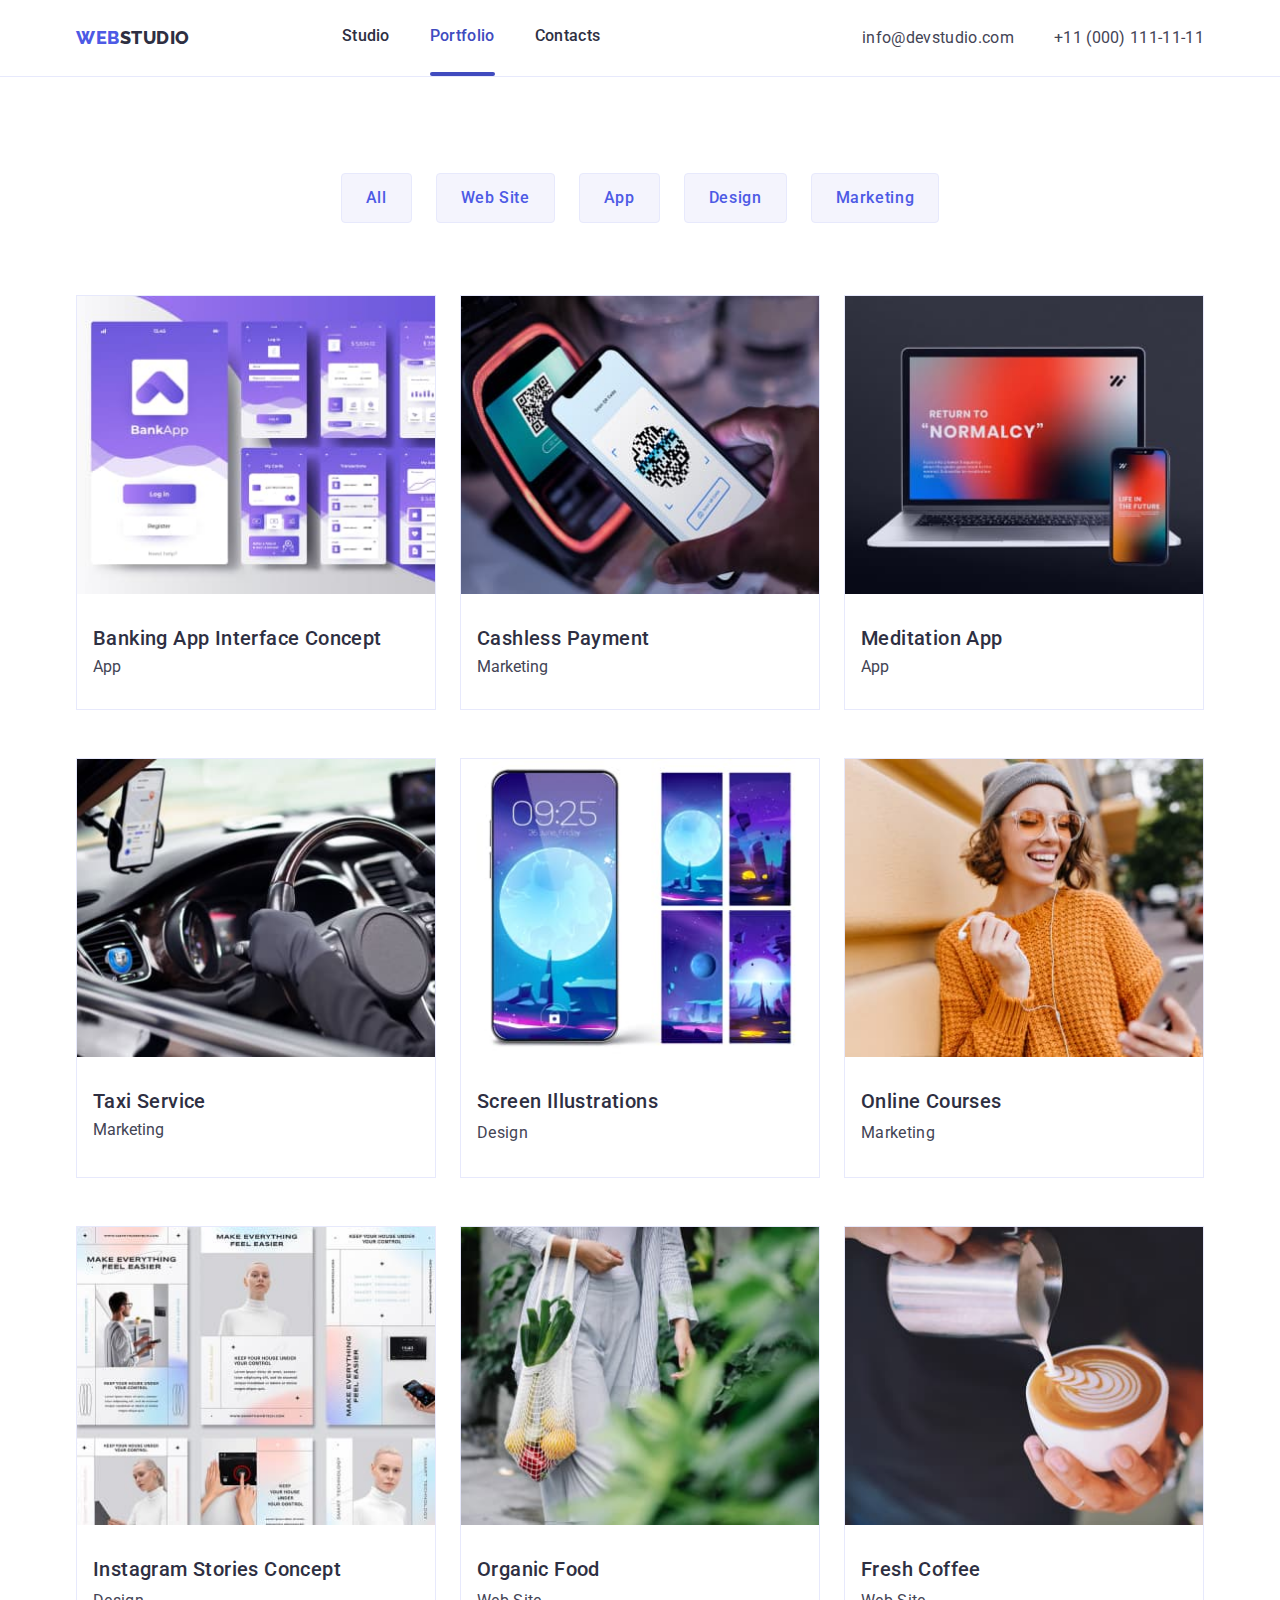
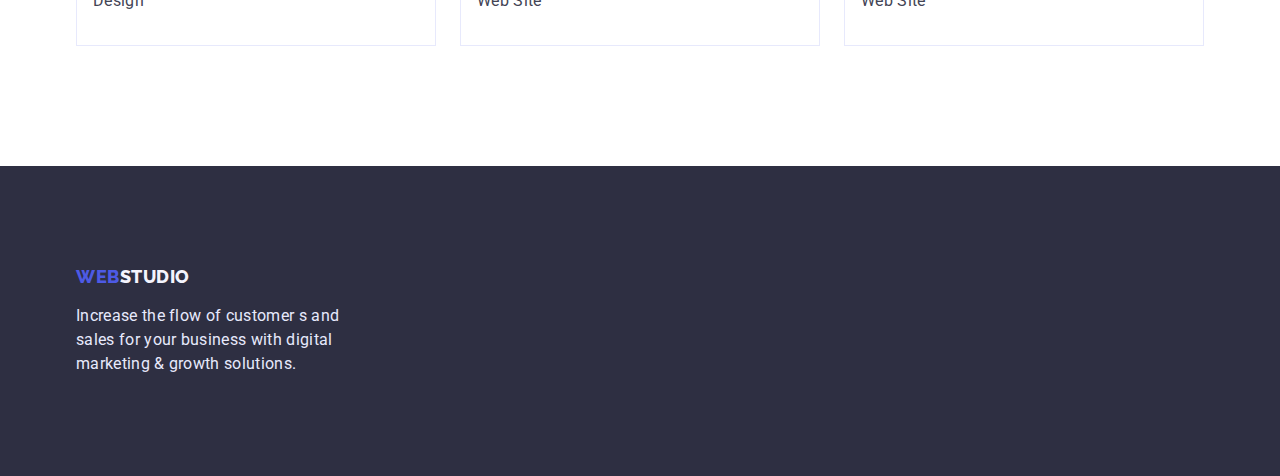
==== portfolio.html @ 516468d4 "Initial commit" ====
<!DOCTYPE html>
<html lang="en">
  <head>
    <meta charset="UTF-8" />
    <meta http-equiv="X-UA-Compatible" content="IE=edge" />
    <meta name="viewport" content="width=device-width, initial-scale=1.0" />
    <title>Portfolio</title>

    <link rel="preconnect" href="https://fonts.googleapis.com" />
    <link rel="preconnect" href="https://fonts.gstatic.com" crossorigin />
    <link
      href="https://fonts.googleapis.com/css2?family=Raleway:wght@800&family=Roboto:wght@400;500;700&display=swap"
      rel="stylesheet"
    />
    <!-- нормалізатор -->
    <link
      rel="stylesheet"
      href="https://cdnjs.cloudflare.com/ajax/libs/modern-normalize/1.1.0/modern-normalize.css"
      integrity="sha512-Y0MM+V6ymRKN2zStTqzQ227DWhhp4Mzdo6gnlRnuaNCbc+YN/ZH0sBCLTM4M0oSy9c9VKiCvd4Jk44aCLrNS5Q=="
      crossorigin="anonymous"
      referrerpolicy="no-referrer"
    />
    <link rel="stylesheet" href="./css/styles.css" />
  </head>
  <body>
    <header class="header">
      <div class="container header-container">
        <!--LOGO and navigation-->
        <nav class="nav">
          <a class="logo link" href="./index.html">
            <span class="logo-blue">Web</span>Studio</a
          >
          <!-- nav menu   -->
          <ul class="nav-menu list">
            <li class="nav-menu-item ">
              <a class="nav-link link " href="./index.html"
                >Studio</a
              >
            </li>

            <li class="nav-menu-item  current">
              <a class="nav-link link  current-link" href="./portfolio.html">Portfolio</a>
            </li>
            <li class="nav-menu-item">
              <a class="nav-link link" href=" ">Contacts</a>
            </li>
          </ul>
        </nav>
        <!--Contacts  email & phone-->
        <address>
          <ul class="address list">
            <li>
              <a class="address-link link" href="mailto:info@devstudio.com"
                >info@devstudio.com</a
              >
            </li>
            <li>
              <a class="address-link link" href="tel:+110001111111"
                >+11 (000) 111-11-11</a
              >
            </li>
          </ul>
        </address>
      </div>
    </header>
    <main>
      <section class="portfolio section">
        <div class="container">
          <h1 class="visually-hidden">Portfolio</h1>
          <ul class="filter list">
            <li class="filter-item">
              <button class="filter-button" type="button">All</button>
            </li>
            <li class="filter-item">
              <button class="filter-button" type="button">Web Site</button>
            </li>
            <li class="filter-item">
              <button class="filter-button" type="button">App</button>
            </li>
            <li class="filter-item">
              <button class="filter-button" type="button">Design</button>
            </li>
            <li class="filter-item">
              <button class="filter-button" type="button">Marketing</button>
            </li>
          </ul>

          <ul class="portfolio-list list">
            <li class="portfolio-item">
              <img
                src="./images/portfolio-gallery/banking-app-interface-concept.jpg"
                alt="banking-app-interface-concept"
                width="360"
                height="300"
              />
              <div class="portfolio-list-text" ><h2 class="section-subtitle">Banking App Interface Concept</h2>
              <p class="portfolio-text">App</p></div>
            </li>
            <li class="portfolio-item">
              <img
                src="./images/portfolio-gallery/cashless-payment.jpg"
                alt="cashless-payment"
                width="360"
                height="300"
              />
              <div class="portfolio-list-text"><h2 class="section-subtitle">Cashless Payment</h2>
              <p class="portfolio-text">Marketing</p></div>
            </li>
            <li class="portfolio-item">
              <img
                src="./images/portfolio-gallery/meditation-app.jpg"
                alt="meditation-app"
                width="360"
                height="300"
              />
              <div class="portfolio-list-text" ><h2 class="section-subtitle">Meditation App</h2>
              <p class="portfolio-text">App</p></div>
            </li>
            <li class="portfolio-item">
              <img
                src="./images/portfolio-gallery/taxi-service.jpg"
                alt="taxi-service"
                width="360"
                height="300"
              />
             <div class="portfolio-list-text">  <h2 class="section-subtitle">Taxi Service</h2>
              <p class="portfolio-text">Marketing</p></div>
            </li>
            <li class="portfolio-item">
              <img
                src="./images/portfolio-gallery/screen-illustrations.jpg"
                alt="screen-illustrations"
                width="360"
                height="300"
              />
              <div class="portfolio-list-text"> <h2 class="section-subtitle">Screen Illustrations</h2>
              <p class="section-text">Design</p></div>
            </li>
            <li class="portfolio-item">
              <img
                src="./images/portfolio-gallery/online-courses.jpg"
                alt="online-courses"
                width="360"
                height="300"
              />
              <div class="portfolio-list-text" > <h2 class="section-subtitle">Online Courses</h2>
              <p class="section-text">Marketing</p></div>
            </li>
            <li class="portfolio-item">
              <img
                src="./images/portfolio-gallery/instagram-stories-concept.jpg"
                alt="instagram-stories-concept"
                width="360"
                height="300"
              />
              <div class="portfolio-list-text" ><h2 class="section-subtitle">Instagram Stories Concept</h2>
              <p class="section-text">Design</p></div>
            </li>
            <li class="portfolio-item">
              <img
                src="./images/portfolio-gallery/organic-food.jpg"
                alt="organic-food"
                width="360"
                height="300"
              />
              <div class="portfolio-list-text" ><h2 class="section-subtitle">Organic Food</h2>
              <p class="section-text">Web Site</p></div>
            </li>
            <li class="portfolio-item">
              <img
                src="./images/portfolio-gallery/fresh-coffee.jpg"
                alt="fresh-coffee"
                width="360"
                height="300"
              />
              <div class="portfolio-list-text"  > <h2 class="section-subtitle">Fresh Coffee</h2>
              <p class="section-text">Web Site</p>
            </li>
          </ul>
        </div>
      </section>
    </main>
    <footer class="footer">
      <div class="container">
        <a class="footer-logo link" href="./index.html">
          <span class="logo-blue">Web</span>Studio</a
        >
        <p class="footer-text">
          Increase the flow of customer s and sales for your business with
          digital marketing & growth solutions.
        </p>
      </div>
    </footer>
  </body>
</html>
---- css/styles.css ----
/* Для зберігання палітри кольорів макета (текст, фон, виділення) використовуємо CSS-змінні.  */
:root {
  --t-color-primery: #2e2f42;
  --t-color-secondary: #434455;
  --t-color-portfolio-title: #ffffff;
  --footer-logo-text-color: #f4f4fd;
  --footer-text-color: #e7e9fc;
  --hero-title-color: #ffffff; /*headers background color & main section color Portfolio*/
  --logo-blue-color: #4d5ae5;

  /*backgrounds colors*/

  --background-hero-footer: #2e2f42;
  --background-primery: #ffffff; /*background 
  main section*/
  --background-secondary: #f4f4fd; /* background ourt team section , filters button background*/
  --btn-color-primery: #4d5ae5;
  --btn-color-secondary: #404bbf;
}

h1,
h2,
h3,
h4,
p {
  margin-top: 0;
  margin-bottom: 0;
}

ul,
ol {
  margin-top: 0;
  margin-bottom: 0;
  padding-left: 0;
}

img {
  display: block;
  max-width: 100%;
  height: auto;
}

button {
  cursor: pointer;
}

body {
  color: var(--t-color-secondary);
  background-color: var(--background-primery);
  font-family: 'Roboto', sans-serif;
  font-size: 16px;
}

.container {
  width: 1158px;
  margin-left: auto;
  margin-right: auto;
  padding-right: 15px;
  padding-left: 15px;

  /*outline: 1px solid violet;*/
}

/*hidden titel section solution*/
.visually-hidden {
  position: absolute;
  width: 1px;
  height: 1px;
  margin: -1px;
  border: 0;
  padding: 0;

  white-space: nowrap;
  clip-path: inset(100%);
  clip: rect(0 0 0 0);
  overflow: hidden;
}
/*sections*/

.section {
  padding: 120px 0;
}
.section-title {
  color: var(--t-color-primery);
  font-size: 36px;
  line-height: 1.11;
  letter-spacing: 0.02em;
  text-align: center;
  text-transform: capitalize;

  margin-bottom: 72px;
}

.section-subtitle {
  color: var(--t-color-primery);
  font-weight: 500;
  font-size: 20px;
  line-height: 1.2;
  letter-spacing: 0.02em;

  margin-bottom: 8px;
}

.section-text {
  line-height: 1.5;
  letter-spacing: 0.02em;
  color: var(--t-color-secondary);
}
/*heder* section*/
.header-container {
  display: flex;
  align-items: center;
}

.header {
  background-color: var(--background-primery);
  border-bottom: 1px solid var(--footer-text-color);
}

/*navigation*/
.logo {
  font-family: 'Raleway', sans-serif;
  font-weight: 800;
  font-size: 18px;
  line-height: 1.33;
  letter-spacing: 0.03em;
  text-transform: uppercase;
  color: var(--t-color-primery);
  margin-right: 76px;
}

.logo-blue {
  color: var(--logo-blue-color);
}

.nav {
  align-items: center;
  display: flex;
  margin-right: auto;
  gap: 76px;
}

.nav-menu {
  display: flex;
  gap: 40px;
}

.nav-link {
  font-weight: 500;
  line-height: 1.5;
  letter-spacing: 0.02em;
  color: var(--t-color-primery);
  display: block;
  padding-top: 24px;
  padding-bottom: 24px;
}

.nav-link:hover,
.nav-link:focus {
  color: var(--btn-color-secondary);
}

.current-link {
  color: var(--btn-color-secondary);
}

.current::after {
  content: '';
  bottom: -1px;
  display: block;
  width: 100%;
  height: 4px;
  border-radius: 2px;
  background-color: var(--btn-color-secondary);
}
/*address*/
.address {
  display: flex;
  gap: 40px;
}

.list {
  list-style: none;
}

.link {
  text-decoration: none;
}

.address-link {
  line-height: 1.5;
  letter-spacing: 0.02em;
  color: var(--t-color-secondary);
  font-style: normal;

  display: block;
  padding-top: 24px;
  padding-bottom: 24px;
}

.address-link:hover,
.address-link:focus {
  color: var(--btn-color-secondary);
}

/*HERO section*/

.hero {
  text-align: center;
  background-color: var(--background-hero-footer);
  padding: 188px 0;
}

.hero-title {
  font-size: 56px;
  line-height: 1.07;
  color: var(--hero-title-color);
  letter-spacing: 0.02em;
  width: 500px;
  margin-left: auto;
  margin-right: auto;
  margin-bottom: 48px;
}

.hero-button {
  padding: 16px 32px;
  text-align: center;
  cursor: pointer;
  border-color: transparent;
  letter-spacing: 0.04em;
  font-family: inherit;
  font-weight: 500;
  font-size: 16px;
  line-height: 1.5;
  color: var(--hero-title-color);
  background-color: var(--btn-color-primery);
  box-shadow: 0px 4px 4px rgba(0, 0, 0, 0.15);
  border-radius: 4px;
}

.hero-button:hover,
.hero-button:focus {
  background-color: var(--btn-color-secondary);
}

/*SOLUTIONS*/
.solutions {
  padding-bottom: 0;
}
.solution-list {
  display: flex;
  gap: 24px;
}

.solution-item {
  flex-basis: calc((100% - 72px) / 4);
}

/*what are we doing*/

.galeria-list {
  display: flex;
  gap: 24px;
}

.galeria-item {
  border: border 1px solid var(--footer-text-color);
  flex-basis: calc((100% - 48px) / 3);
}

/*team*/

.team {
  background-color: var(--background-secondary);
}

.team-list {
  display: flex;
  flex-wrap: wrap;
  gap: 24px;
}

.team-member {
  flex-basis: calc((100% - 72px) / 4);
  background-color: var(--background-primery);
  text-align: center;
}
.team-members-name {
  padding: 32px 0;
}
/*footer*/

.footer {
  background-color: var(--background-hero-footer);
  padding-top: 100px;
  padding-bottom: 100px;
}

.footer-logo {
  font-family: 'Raleway', sans-serif;
  font-weight: 800;
  font-size: 18px;
  line-height: 1.17;
   letter-spacing: 0.03em;
   text-transform: uppercase;
  color: var(--footer-logo-text-color);
}

.footer-text {
  line-height: 1.5;
  letter-spacing: 0.02em;
  color: var(--footer-text-color);

  margin-top: 16px;
  width: 264px;
}

/* portfolio*/

.portfolio {
  background-color: var(--background-primery);
  padding-top: 96px;
}

.filter {
  display: flex;
  justify-content: center;
  margin-bottom: 72px;
  flex-wrap: wrap;
  gap: 24px;
}

.portfolio-list {
  display: flex;
  flex-wrap: wrap;
  row-gap: 48px;
  column-gap: 24px;
}

.portfolio-item {
  border: 1px solid var(--footer-text-color);
  flex-basis: calc((100% - 48px) / 3);
}

.filter-button {
  color: var(--btn-color-primery);
  background-color: var(--background-secondary);
  /* button text */
  font-family: 'Roboto';
  font-style: normal;
  font-weight: 500;
  font-size: 16px;
  line-height: 1.5;
  /* identical to box height, or 150% */
  display: flex;
  align-items: center;
  text-align: center;
  letter-spacing: 0.04em;
  border: 1px solid var(--footer-text-color);
  border-radius: 4px;

  padding: 12px 24px;
}

.filter-button:hover,
.filter-button:focus {
  color: var(--hero-title-color);
  background-color: var(--btn-color-secondary);
  box-shadow: 0px 3px 1px rgba(0, 0, 0, 0.1), 0px 2px 1px rgba(0, 0, 0, 0.08),
    0px 2px 2px rgba(0, 0, 0, 0.12);
  border-radius: 4px;
}

.portfolio-list-text {
  padding: 32px 0 32px 16px;
}
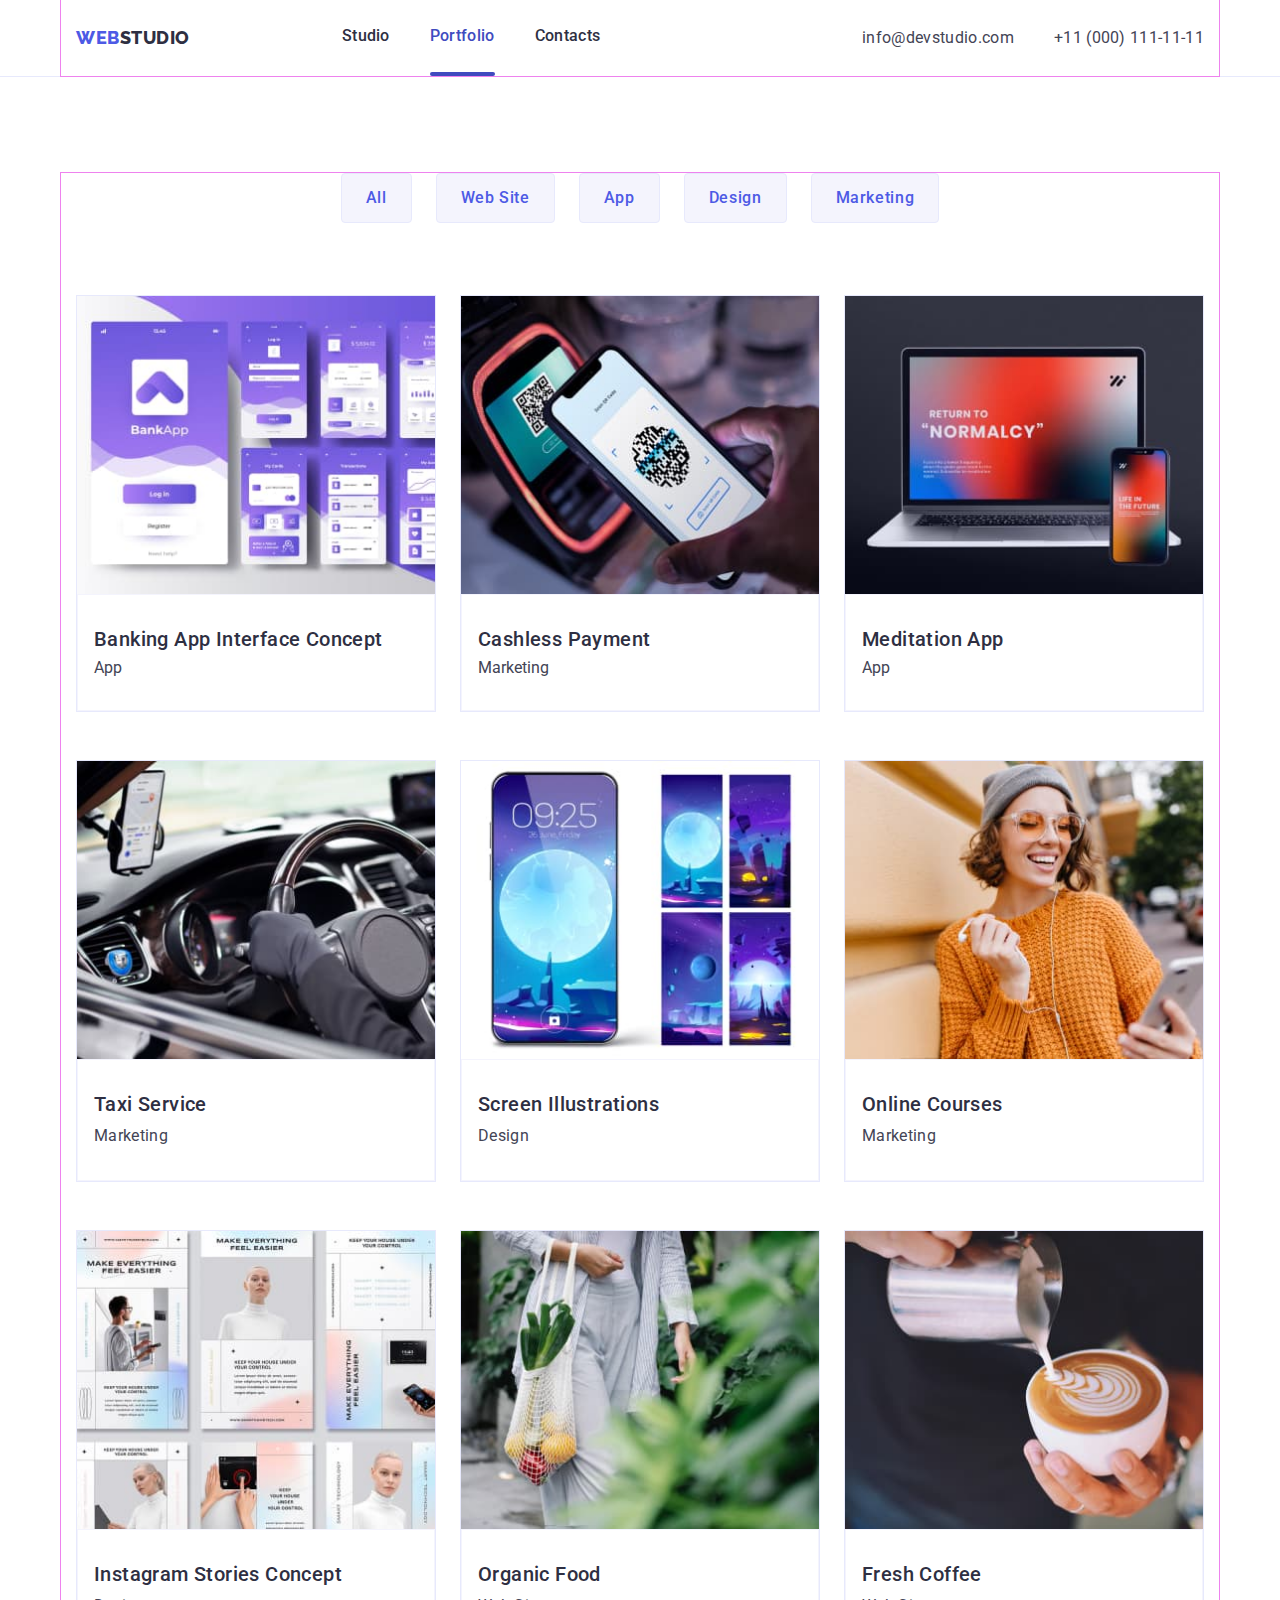
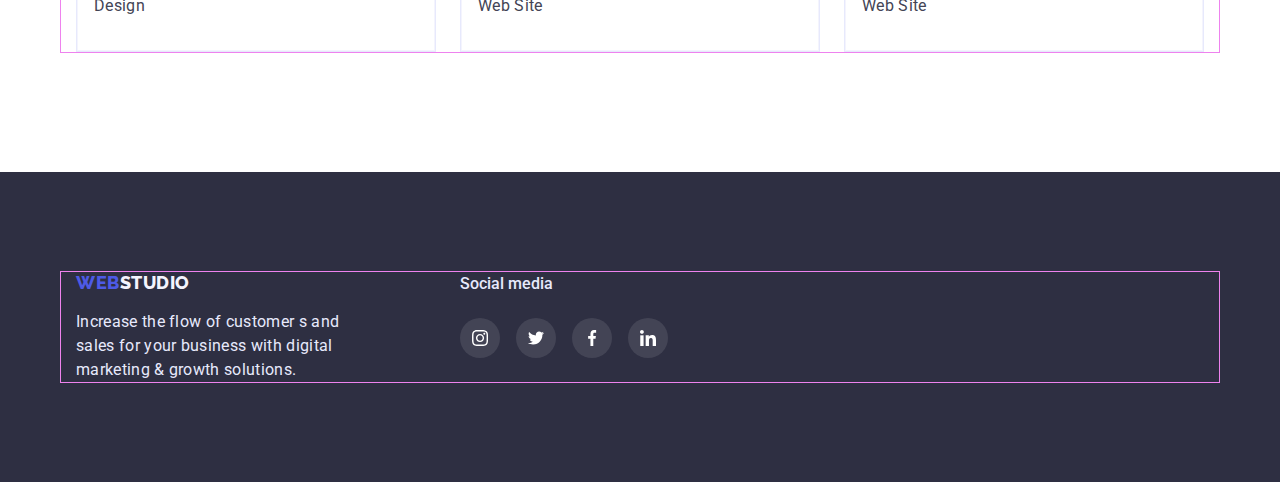
==== commit 7f1f2bdc: "finished 4hw" ====
--- a/portfolio.html
+++ b/portfolio.html
@@ -93,7 +93,7 @@
                 width="360"
                 height="300"
               />
-              <div class="portfolio-list-text" ><h2 class="section-subtitle">Banking App Interface Concept</h2>
+              <div class="portfolio-list-text " ><h2 class="section-subtitle">Banking App Interface Concept</h2>
               <p class="portfolio-text">App</p></div>
             </li>
             <li class="portfolio-item">
@@ -114,7 +114,8 @@
                 height="300"
               />
               <div class="portfolio-list-text" ><h2 class="section-subtitle">Meditation App</h2>
-              <p class="portfolio-text">App</p></div>
+              <p class="portfolio-text">App</p>
+            </div>
             </li>
             <li class="portfolio-item">
               <img
@@ -123,9 +124,10 @@
                 width="360"
                 height="300"
               />
-             <div class="portfolio-list-text">  <h2 class="section-subtitle">Taxi Service</h2>
-              <p class="portfolio-text">Marketing</p></div>
-            </li>
+              <div class="portfolio-list-text"> <h2 class="section-subtitle">Taxi Service</h2>
+              <p class="section-text">Marketing</p></div>
+            </li>
+           
             <li class="portfolio-item">
               <img
                 src="./images/portfolio-gallery/screen-illustrations.jpg"
@@ -181,15 +183,47 @@
       </section>
     </main>
     <footer class="footer">
-      <div class="container">
-        <a class="footer-logo link" href="./index.html">
-          <span class="logo-blue">Web</span>Studio</a
-        >
-        <p class="footer-text">
-          Increase the flow of customer s and sales for your business with
-          digital marketing & growth solutions.
-        </p>
-      </div>
-    </footer>
+      <div class="container footer-container">
+       <div><a class="footer-logo link" href="./index.html">
+         <span class="logo-blue">Web</span>Studio</a>
+       <p class="footer-text">
+         Increase the flow of customer s and sales for your business with
+         digital marketing & growth solutions.
+       </p></div>
+    
+      <div class="social"><p class="media-text">Social media</p>
+       <ul class="social-list  black list ">
+         <li class="social-item black">
+           <a  class="social-link"  href="">
+             <svg class="social-icon black">
+               <use  href="./images/icon-defs.svg#icon-instagram"></use>
+             </svg>
+           </a>
+         </li>
+         <li class="social-item black">
+           <a class="social-link"  href="">
+             <svg class="social-icon black">
+               <use href="./images/icon-defs.svg#icon-twitter"></use>
+             </svg>
+           </a>
+         </li>
+         <li class="social-item black">
+           <a class="social-link"  href="">
+             <svg class="social-icon black">
+               <use href="./images/icon-defs.svg#icon-facebook"></use>
+             </svg>
+           </a>
+         </li>
+         <li class="social-item black">
+           <a  class="social-link" href="">
+             <svg class="social-icon black">
+               <use href="./images/icon-defs.svg#icon-linkedin"></use>
+             </svg>
+           </a>
+         </li> 
+       </ul></div> 
+  
+       </div>
+     </footer>
   </body>
 </html>
--- a/css/styles.css
+++ b/css/styles.css
@@ -7,9 +7,12 @@
   --footer-text-color: #e7e9fc;
   --hero-title-color: #ffffff; /*headers background color & main section color Portfolio*/
   --logo-blue-color: #4d5ae5;
+  --social-icon-color: #e7e9fc;
+  --fill-color-customer : #8E8F99;
 
   /*backgrounds colors*/
-
+  --bckground-socialblack-icon:rgba(255, 255, 255, 0.1);
+  --background-socialblack-icon-hover: #31D0AA;
   --background-hero-footer: #2e2f42;
   --background-primery: #ffffff; /*background 
   main section*/
@@ -58,8 +61,10 @@
   padding-right: 15px;
   padding-left: 15px;
 
-  /*outline: 1px solid violet;*/
-}
+  outline: 1px solid violet;
+}
+
+
 
 /*hidden titel section solution*/
 .visually-hidden {
@@ -205,10 +210,17 @@
 
 /*HERO section*/
 
+
 .hero {
+  
   text-align: center;
+  padding: 188px 0;
   background-color: var(--background-hero-footer);
-  padding: 188px 0;
+  background-image: linear-gradient(rgba( 46, 47, 66, 0.7),rgba(46, 47, 66, 0.7)),  url('../images/hero/people-office.jpg' );
+background-size:1440px 600px , 1440px 600px;
+background-repeat: no-repeat;
+background-position: center;
+
 }
 
 .hero-title {
@@ -256,6 +268,39 @@
   flex-basis: calc((100% - 72px) / 4);
 }
 
+
+.solution-item::before {
+  display: block;
+  content:'';
+  height: 112px ;
+  outline: 1px solid var(--background-secondary);
+  margin-bottom: 8px;
+  
+}
+
+.solution-item.icon-antenna::before
+{
+  background-image: url("../images/solution-icons/icon-antenna.svg"); 
+}
+
+.solution-item.icon-clock::before
+{
+  background-image: url("../images/solution-icons/icon-clock.svg"); 
+}
+
+.solution-item.icon-diagram::before
+{
+  background-image: url("../images/solution-icons/Icon-diagram.svg"); 
+}
+
+
+.solution-item.icon-astronaut::before
+{
+  background-image: url("../images/solution-icons/icon-astronaut.svg"); 
+}
+
+
+
 /*what are we doing*/
 
 .galeria-list {
@@ -282,26 +327,129 @@
 
 .team-member {
   flex-basis: calc((100% - 72px) / 4);
-  background-color: var(--background-primery);
   text-align: center;
-}
+  background-color:var(--background-primery);
+  box-shadow: 0px 1px 6px rgba(46, 47, 66, 0.08), 0px 1px 1px rgba(46, 47, 66, 0.16), 0px 2px 1px rgba(46, 47, 66, 0.08);
+border-radius: 0px 0px 4px 4px;
+}
+
 .team-members-name {
   padding: 32px 0;
 }
+
+
+/*socials-links*/
+
+.social-list {
+display: flex ;
+gap: 24px;
+justify-content: center;
+margin-top: 22px;
+
+
+}
+
+.social-item {
+  width: 40px;
+  height: 40px;
+background-color: var(--btn-color-primery); 
+border-radius: 50%; 
+
+}
+
+.social-item:hover,
+.social-item:focus {
+  
+background-color: var(--btn-color-secondary); 
+
+}
+ 
+.social-link {
+display: flex;
+justify-content:center;
+align-items:center;
+width: 100%;
+height: 100%;
+}
+
+.social-icon {
+  width: 16px;
+  height: 16px;
+fill: var(--social-icon-color);
+ 
+}
+
+/*customers*/
+
+
+.customer {
+  display: flex ;
+justify-content: center;
+align-items: center;
+gap: 19px;
+flex-wrap: wrap;
+}
+.customer-item { 
+  border-radius: 4%; 
+border: 1px solid var(--fill-color-customer);
+
+flex-basis: calc((100% - 5*19px) / 6);
+
+ }
+
+.customer-item:hover,
+.customer-item:focus
+{
+  border-color:var(--btn-color-secondary) ;
+}
+
+.customer-link {
+  display:  flex;
+  justify-content:center;
+  align-items:center;
+  width: 168px;
+  height: 88px;
+
+  
+}
+
+.customer-icon {
+  width: 104px;
+  height: 56px;
+  border-radius: 4px;  
+  fill: var(--fill-color-customer);
+  
+}
+
+.customer-icon:hover,
+.customer-icon:focus
+ {
+  fill:var(--btn-color-secondary);
+  border-radius: 4px;  
+  background-color:var(--background-primery)
+}
+
+
 /*footer*/
 
 .footer {
+
   background-color: var(--background-hero-footer);
   padding-top: 100px;
   padding-bottom: 100px;
 }
 
+ .footer-container {
+display: flex;
+gap: 120px;
+
+ }
 .footer-logo {
   font-family: 'Raleway', sans-serif;
   font-weight: 800;
   font-size: 18px;
   line-height: 1.17;
-   letter-spacing: 0.03em;
+   letter-spacing: 0.03em;  
    text-transform: uppercase;
   color: var(--footer-logo-text-color);
 }
@@ -314,6 +462,37 @@
   margin-top: 16px;
   width: 264px;
 }
+
+/*social-media-black-icon*/
+.media-text { 
+  font-weight: 500;
+  line-height: 1.5;
+  color: var(--footer-text-color);
+  margin-bottom: 16px;
+ 
+}
+
+.social-list.black{
+gap: 16px;
+}
+
+.social-item.black {
+background-color: var(--bckground-socialblack-icon); 
+}
+
+
+.social-item.black:hover,
+.social-item.black:focus {
+background-color: var(--background-socialblack-icon-hover); 
+}
+
+.social-icon.black {
+  width: 16px;
+  height: 16px;
+fill: var(--background-primery);
+
+}
+
 
 /* portfolio*/
 
@@ -340,6 +519,12 @@
 .portfolio-item {
   border: 1px solid var(--footer-text-color);
   flex-basis: calc((100% - 48px) / 3);
+}
+
+.portfolio-item:hover,
+.portfolio-item:focus
+{
+  box-shadow: 0px 1px 6px rgba(46, 47, 66, 0.08), 0px 1px 1px rgba(46, 47, 66, 0.16), 0px 2px 1px rgba(46, 47, 66, 0.08);
 }
 
 .filter-button {
@@ -373,4 +558,7 @@
 
 .portfolio-list-text {
   padding: 32px 0 32px 16px;
-}
+ 
+border: 1px solid #F4F4FD;
+
+}
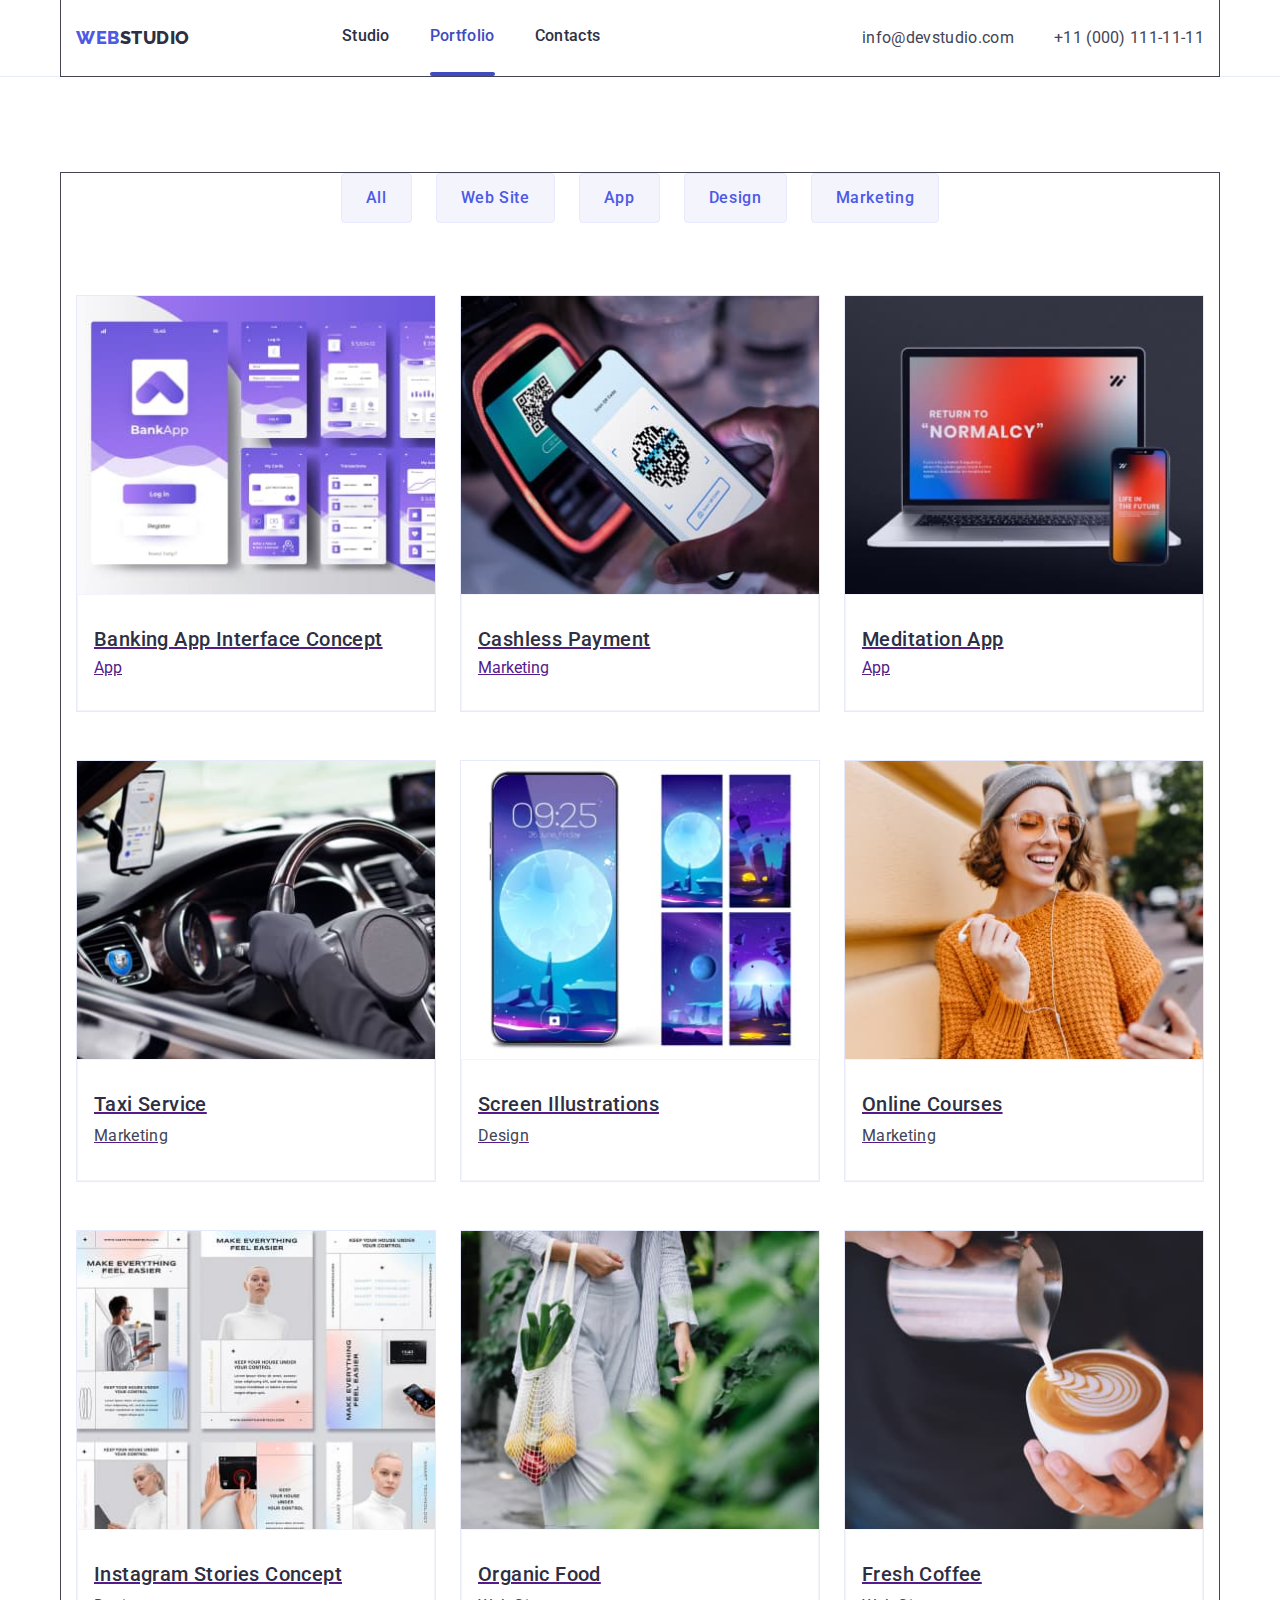
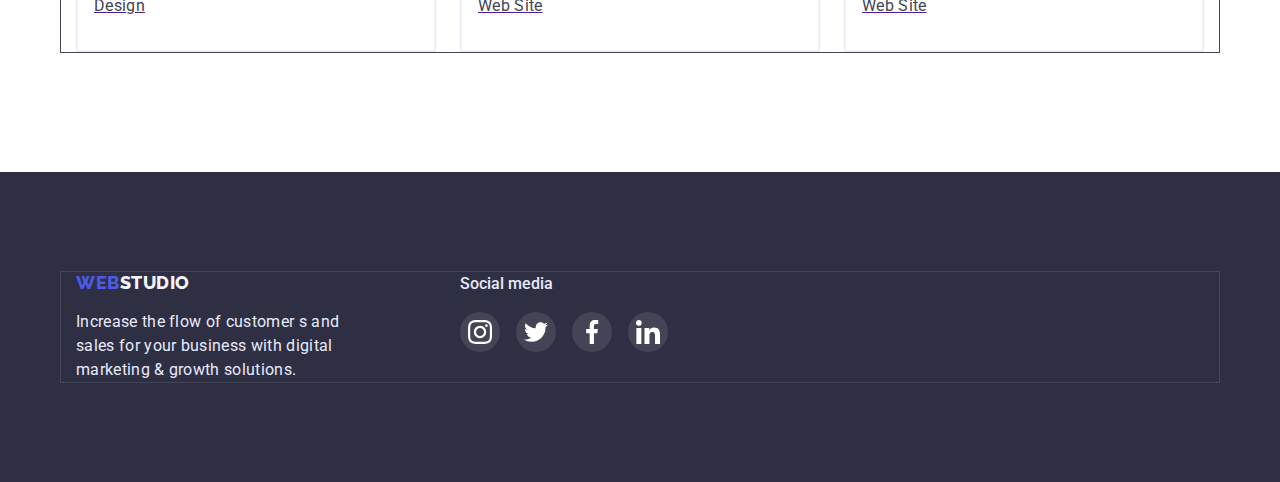
==== commit 037f2d18: "finalized HW4_1" ====
--- a/portfolio.html
+++ b/portfolio.html
@@ -64,6 +64,7 @@
       </div>
     </header>
     <main>
+       <!--The portfolio section-->
       <section class="portfolio section">
         <div class="container">
           <h1 class="visually-hidden">Portfolio</h1>
@@ -86,28 +87,34 @@
           </ul>
 
           <ul class="portfolio-list list">
-            <li class="portfolio-item">
-              <img
+            <li class="portfolio-item"> 
+              <a  class="portfolio-link" href=""><img
                 src="./images/portfolio-gallery/banking-app-interface-concept.jpg"
                 alt="banking-app-interface-concept"
                 width="360"
-                height="300"
-              />
-              <div class="portfolio-list-text " ><h2 class="section-subtitle">Banking App Interface Concept</h2>
-              <p class="portfolio-text">App</p></div>
-            </li>
-            <li class="portfolio-item">
-              <img
+                height="300"/>
+                <div class="portfolio-list-text " >
+                  <h2 class="section-subtitle">Banking App Interface Concept</h2>
+                  <p class="portfolio-text">App</p>
+                </div> 
+             </a>
+              
+            </li>
+            <li class="portfolio-item">
+              <a class="portfolio-link" href=""><img
                 src="./images/portfolio-gallery/cashless-payment.jpg"
                 alt="cashless-payment"
                 width="360"
                 height="300"
               />
-              <div class="portfolio-list-text"><h2 class="section-subtitle">Cashless Payment</h2>
-              <p class="portfolio-text">Marketing</p></div>
-            </li>
-            <li class="portfolio-item">
-              <img
+               <div class="portfolio-list-text"><h2 class="section-subtitle">Cashless Payment</h2>
+               <p class="portfolio-text">Marketing</p>
+              </div>
+            </a>
+            </li>
+             
+            <li class="portfolio-item">
+              <a class="portfolio-link" href=""><img
                 src="./images/portfolio-gallery/meditation-app.jpg"
                 alt="meditation-app"
                 width="360"
@@ -116,67 +123,82 @@
               <div class="portfolio-list-text" ><h2 class="section-subtitle">Meditation App</h2>
               <p class="portfolio-text">App</p>
             </div>
-            </li>
-            <li class="portfolio-item">
-              <img
+              </a>
+            </li>
+            <li class="portfolio-item">
+              <a class="portfolio-link" href=""><img
                 src="./images/portfolio-gallery/taxi-service.jpg"
                 alt="taxi-service"
                 width="360"
                 height="300"
               />
               <div class="portfolio-list-text"> <h2 class="section-subtitle">Taxi Service</h2>
-              <p class="section-text">Marketing</p></div>
-            </li>
+              <p class="section-text">Marketing</p>
+            </div>
+           </a>
+            </li>
+          
            
             <li class="portfolio-item">
-              <img
+              <a class="portfolio-link" href=""><img
                 src="./images/portfolio-gallery/screen-illustrations.jpg"
                 alt="screen-illustrations"
                 width="360"
                 height="300"
               />
               <div class="portfolio-list-text"> <h2 class="section-subtitle">Screen Illustrations</h2>
-              <p class="section-text">Design</p></div>
-            </li>
-            <li class="portfolio-item">
-              <img
-                src="./images/portfolio-gallery/online-courses.jpg"
-                alt="online-courses"
-                width="360"
-                height="300"
-              />
-              <div class="portfolio-list-text" > <h2 class="section-subtitle">Online Courses</h2>
-              <p class="section-text">Marketing</p></div>
-            </li>
-            <li class="portfolio-item">
-              <img
+              <p class="section-text">Design</p>
+            </div>
+              </a>
+            </li>
+            <li class="portfolio-item">
+             <a class="portfolio-link" href=""><img
+              src="./images/portfolio-gallery/online-courses.jpg"
+              alt="online-courses"
+              width="360"
+              height="300"
+            />
+            <div class="portfolio-list-text" > <h2 class="section-subtitle">Online Courses</h2>
+            <p class="section-text">Marketing</p>
+            </div>
+            </a> 
+            </li>
+          
+            <li class="portfolio-item">
+              <a class="portfolio-link" href=""><img
                 src="./images/portfolio-gallery/instagram-stories-concept.jpg"
                 alt="instagram-stories-concept"
                 width="360"
                 height="300"
               />
               <div class="portfolio-list-text" ><h2 class="section-subtitle">Instagram Stories Concept</h2>
-              <p class="section-text">Design</p></div>
-            </li>
-            <li class="portfolio-item">
-              <img
+              <p class="section-text">Design</p>
+            </div>
+            </a>
+            </li>
+            <li class="portfolio-item">
+              <a class="portfolio-link" href=""><img
                 src="./images/portfolio-gallery/organic-food.jpg"
                 alt="organic-food"
                 width="360"
                 height="300"
               />
               <div class="portfolio-list-text" ><h2 class="section-subtitle">Organic Food</h2>
-              <p class="section-text">Web Site</p></div>
-            </li>
-            <li class="portfolio-item">
-              <img
+              <p class="section-text">Web Site</p>
+             </div>
+              </a>
+            </li>
+            <li class="portfolio-item">
+              <a class="portfolio-link" href=""><img
                 src="./images/portfolio-gallery/fresh-coffee.jpg"
                 alt="fresh-coffee"
                 width="360"
                 height="300"
               />
               <div class="portfolio-list-text"  > <h2 class="section-subtitle">Fresh Coffee</h2>
-              <p class="section-text">Web Site</p>
+              <p class="section-text">Web Site</p> 
+             </div>
+             </a> 
             </li>
           </ul>
         </div>
@@ -191,32 +213,33 @@
          digital marketing & growth solutions.
        </p></div>
     
-      <div class="social"><p class="media-text">Social media</p>
-       <ul class="social-list  black list ">
-         <li class="social-item black">
-           <a  class="social-link"  href="">
-             <svg class="social-icon black">
+      <div class="social-black">
+       <p class="social-black-text">Social media</p>
+       <ul class="social-list-black list ">
+         <li class="social-item-black">
+           <a  class="social-link-black"  href="">
+             <svg class="social-icon-black">
                <use  href="./images/icon-defs.svg#icon-instagram"></use>
              </svg>
            </a>
          </li>
-         <li class="social-item black">
-           <a class="social-link"  href="">
-             <svg class="social-icon black">
+         <li class="social-item-black">
+           <a  class="social-link-black"  href="">
+             <svg class="social-icon-black">
                <use href="./images/icon-defs.svg#icon-twitter"></use>
              </svg>
            </a>
          </li>
-         <li class="social-item black">
-           <a class="social-link"  href="">
-             <svg class="social-icon black">
+         <li class="social-item-black">
+           <a  class="social-link-black"  href="">
+             <svg class="social-icon-black">
                <use href="./images/icon-defs.svg#icon-facebook"></use>
              </svg>
            </a>
          </li>
-         <li class="social-item black">
-           <a  class="social-link" href="">
-             <svg class="social-icon black">
+         <li class="social-item-black">
+           <a  class="social-link-black"  href="">
+             <svg class="social-icon-black">
                <use href="./images/icon-defs.svg#icon-linkedin"></use>
              </svg>
            </a>
--- a/css/styles.css
+++ b/css/styles.css
@@ -61,7 +61,7 @@
   padding-right: 15px;
   padding-left: 15px;
 
-  outline: 1px solid violet;
+  outline: 1px solid /*violet;*/
 }
 
 
@@ -115,11 +115,13 @@
 .header-container {
   display: flex;
   align-items: center;
+
 }
 
 .header {
   background-color: var(--background-primery);
   border-bottom: 1px solid var(--footer-text-color);
+  box-shadow: 0px 2px 1px rgba(46, 47, 66, 0.08), 0px 1px 1px rgba(46, 47, 66, 0.16), 0px 1px 6px rgba(46, 47, 66, 0.08);
 }
 
 /*navigation*/
@@ -216,10 +218,13 @@
   text-align: center;
   padding: 188px 0;
   background-color: var(--background-hero-footer);
+  max-width: 1440px;
+  margin: 0 auto;
   background-image: linear-gradient(rgba( 46, 47, 66, 0.7),rgba(46, 47, 66, 0.7)),  url('../images/hero/people-office.jpg' );
-background-size:1440px 600px , 1440px 600px;
-background-repeat: no-repeat;
-background-position: center;
+  background-size:1440px 600px , 1440px 600px;
+  background-repeat: no-repeat;
+  background-position: center;
+
 
 }
 
@@ -268,38 +273,10 @@
   flex-basis: calc((100% - 72px) / 4);
 }
 
-
-.solution-item::before {
-  display: block;
-  content:'';
-  height: 112px ;
-  outline: 1px solid var(--background-secondary);
-  margin-bottom: 8px;
-  
-}
-
-.solution-item.icon-antenna::before
-{
-  background-image: url("../images/solution-icons/icon-antenna.svg"); 
-}
-
-.solution-item.icon-clock::before
-{
-  background-image: url("../images/solution-icons/icon-clock.svg"); 
-}
-
-.solution-item.icon-diagram::before
-{
-  background-image: url("../images/solution-icons/Icon-diagram.svg"); 
-}
-
-
-.solution-item.icon-astronaut::before
-{
-  background-image: url("../images/solution-icons/icon-astronaut.svg"); 
-}
-
-
+.solution-icon {
+width: 264px;
+height: 112px;
+}
 
 /*what are we doing*/
 
@@ -345,31 +322,26 @@
 gap: 24px;
 justify-content: center;
 margin-top: 22px;
-
-
 }
 
 .social-item {
   width: 40px;
   height: 40px;
-background-color: var(--btn-color-primery); 
-border-radius: 50%; 
-
-}
-
-.social-item:hover,
-.social-item:focus {
-  
-background-color: var(--btn-color-secondary); 
-
-}
- 
+}
+
 .social-link {
 display: flex;
 justify-content:center;
 align-items:center;
 width: 100%;
 height: 100%;
+background-color: var(--btn-color-primery); 
+border-radius: 50%; 
+}
+
+.social-link:hover,
+.social-link:focus {
+background-color: var(--btn-color-secondary); 
 }
 
 .social-icon {
@@ -383,51 +355,41 @@
 
 
 .customer {
-  display: flex ;
+display: flex ;
 justify-content: center;
 align-items: center;
-gap: 19px;
-flex-wrap: wrap;
-}
+gap: 24px;
+}
+
 .customer-item { 
-  border-radius: 4%; 
-border: 1px solid var(--fill-color-customer);
-
-flex-basis: calc((100% - 5*19px) / 6);
-
- }
-
-.customer-item:hover,
-.customer-item:focus
+width: 168px;
+height: 88px;
+}
+
+.customer-link:hover,
+.customer-link:focus
 {
   border-color:var(--btn-color-secondary) ;
+  fill:var(--btn-color-secondary);
 }
 
 .customer-link {
   display:  flex;
   justify-content:center;
   align-items:center;
-  width: 168px;
-  height: 88px;
-
-  
+  width: 100%;
+  height: 100%;
+  border-radius: 4%; 
+  border: 1px solid var(--fill-color-customer);
+  fill:var(--fill-color-customer);
+
 }
 
 .customer-icon {
   width: 104px;
   height: 56px;
-  border-radius: 4px;  
-  fill: var(--fill-color-customer);
-  
-}
-
-.customer-icon:hover,
-.customer-icon:focus
- {
-  fill:var(--btn-color-secondary);
-  border-radius: 4px;  
-  background-color:var(--background-primery)
-}
+ }
+
 
 
 /*footer*/
@@ -464,7 +426,7 @@
 }
 
 /*social-media-black-icon*/
-.media-text { 
+.social-black-text{ 
   font-weight: 500;
   line-height: 1.5;
   color: var(--footer-text-color);
@@ -472,25 +434,37 @@
  
 }
 
-.social-list.black{
-gap: 16px;
-}
-
-.social-item.black {
+.social-list-black {
+display: flex;
+gap:16px;
+}
+
+.social-item-black {
+  width: 40px;
+  height: 40px;
+}
+
+.social-link-black {
+display: flex;
+justify-content: center;
+align-items: center;
+height: 100%;
 background-color: var(--bckground-socialblack-icon); 
-}
-
-
-.social-item.black:hover,
-.social-item.black:focus {
-background-color: var(--background-socialblack-icon-hover); 
-}
-
-.social-icon.black {
-  width: 16px;
-  height: 16px;
-fill: var(--background-primery);
-
+border-radius: 50%; 
+}
+
+
+.social-link-black:hover,
+.social-link-black:focus {
+
+background-color: var(--background-socialblack-icon-hover);  
+}
+
+
+.social-icon-black {
+  width: 24px;
+  height:24px;
+  fill:var(--background-primery);
 }
 
 
@@ -521,11 +495,17 @@
   flex-basis: calc((100% - 48px) / 3);
 }
 
-.portfolio-item:hover,
-.portfolio-item:focus
+.portfolio-link{
+  display: block;
+}
+.portfolio-link:hover,
+.portfolio-link:focus
 {
   box-shadow: 0px 1px 6px rgba(46, 47, 66, 0.08), 0px 1px 1px rgba(46, 47, 66, 0.16), 0px 2px 1px rgba(46, 47, 66, 0.08);
 }
+
+
+
 
 .filter-button {
   color: var(--btn-color-primery);
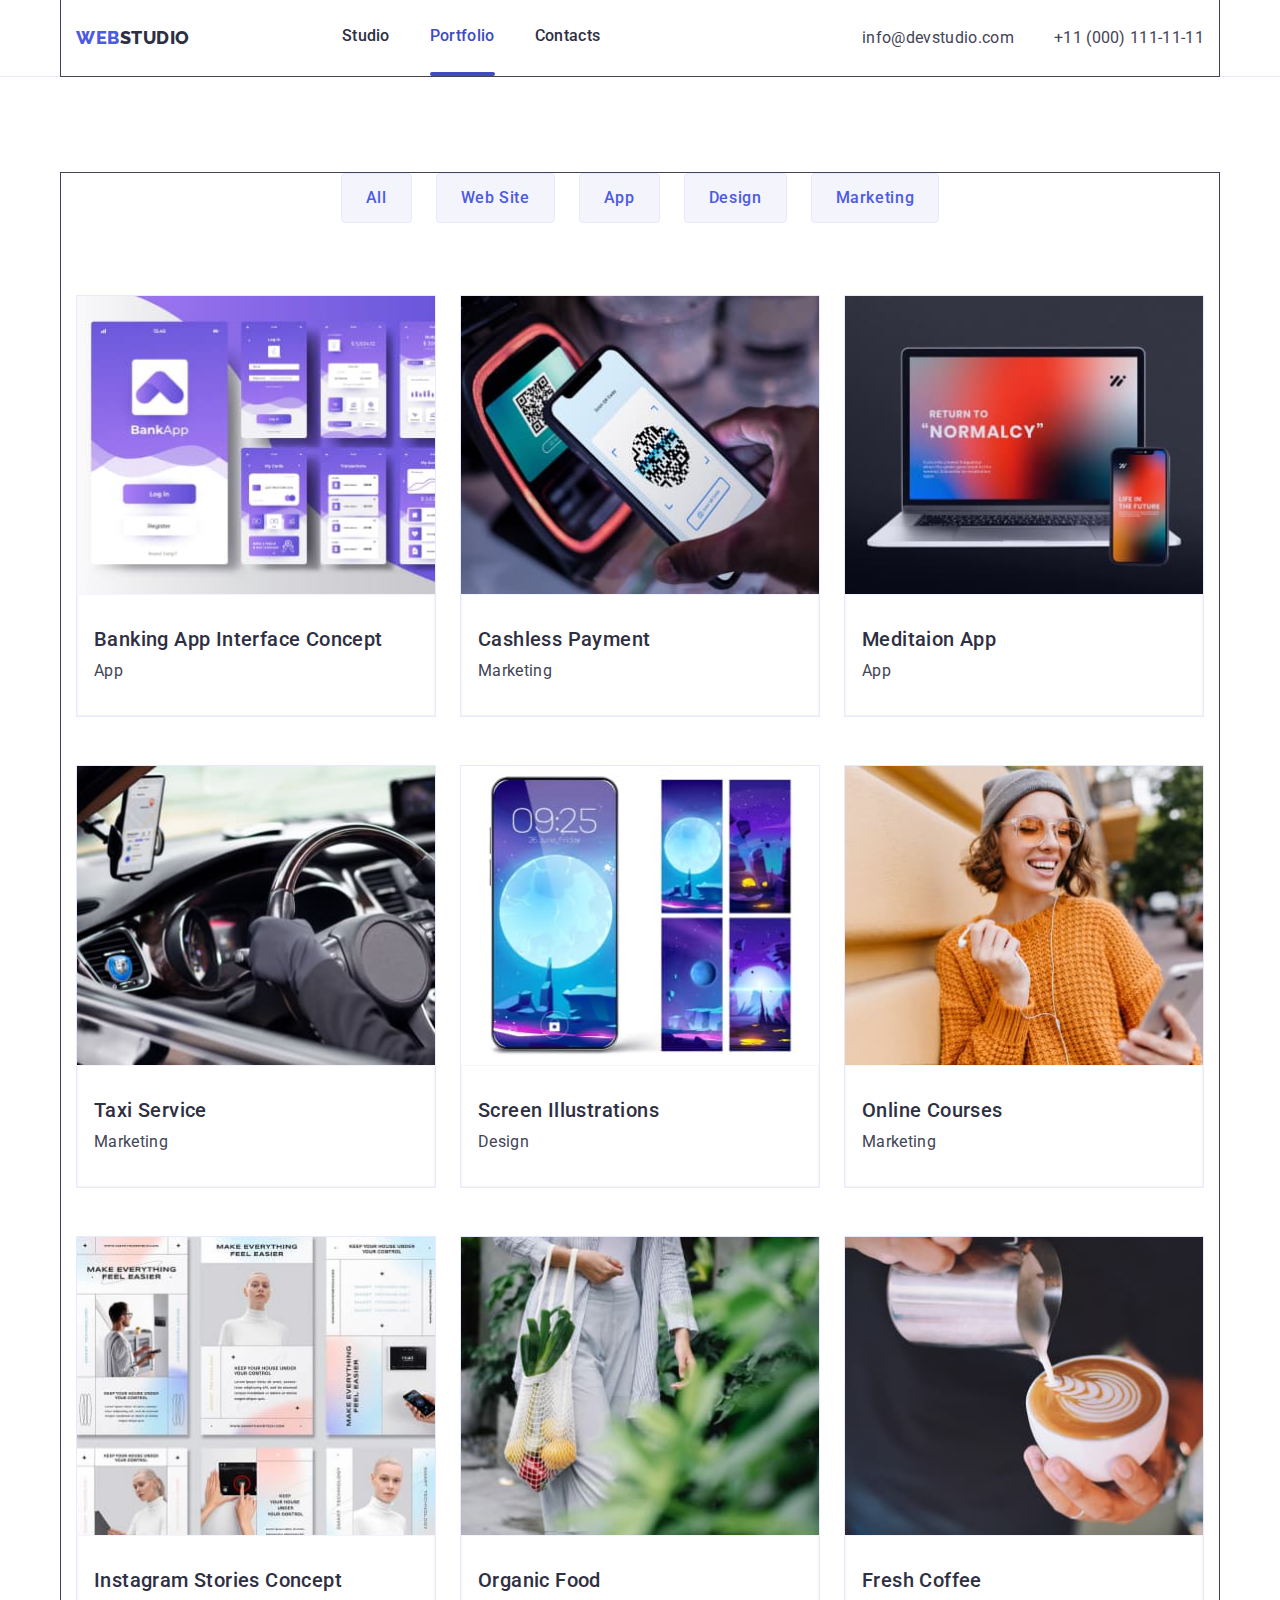
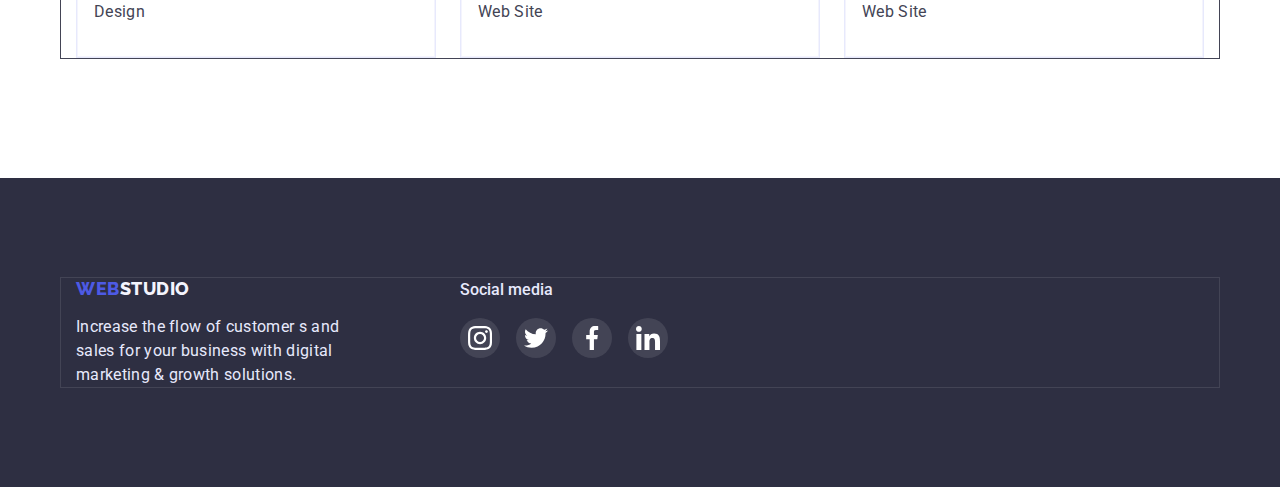
==== commit 60964785: "finalized HW4_2" ====
--- a/portfolio.html
+++ b/portfolio.html
@@ -64,7 +64,11 @@
       </div>
     </header>
     <main>
+
+      
        <!--The portfolio section-->
+
+
       <section class="portfolio section">
         <div class="container">
           <h1 class="visually-hidden">Portfolio</h1>
@@ -87,46 +91,45 @@
           </ul>
 
           <ul class="portfolio-list list">
-            <li class="portfolio-item"> 
-              <a  class="portfolio-link" href=""><img
+            <li class="portfolio-item">
+              <a class="portfolio-link " href=""><img
                 src="./images/portfolio-gallery/banking-app-interface-concept.jpg"
-                alt="banking-app-interface-concept"
-                width="360"
-                height="300"/>
-                <div class="portfolio-list-text " >
-                  <h2 class="section-subtitle">Banking App Interface Concept</h2>
-                  <p class="portfolio-text">App</p>
-                </div> 
-             </a>
-              
-            </li>
-            <li class="portfolio-item">
-              <a class="portfolio-link" href=""><img
+                alt="fresh-coffee"
+                width="360"
+                height="300"
+              />
+              <div class="portfolio-list-text "  > <h2 class="section-subtitle">Banking App Interface Concept</h2>
+              <p class="section-text">App</p> 
+             </div>
+             </a> 
+            </li>
+            <li class="portfolio-item">
+              <a class="portfolio-link " href=""><img
                 src="./images/portfolio-gallery/cashless-payment.jpg"
-                alt="cashless-payment"
-                width="360"
-                height="300"
-              />
-               <div class="portfolio-list-text"><h2 class="section-subtitle">Cashless Payment</h2>
-               <p class="portfolio-text">Marketing</p>
-              </div>
-            </a>
+                alt="fresh-coffee"
+                width="360"
+                height="300"
+              />
+              <div class="portfolio-list-text " > <h2 class="section-subtitle">Cashless Payment</h2>
+              <p class="section-text">Marketing</p> 
+             </div>
+             </a> 
             </li>
              
             <li class="portfolio-item">
-              <a class="portfolio-link" href=""><img
+              <a class="portfolio-link " href=""><img
                 src="./images/portfolio-gallery/meditation-app.jpg"
-                alt="meditation-app"
-                width="360"
-                height="300"
-              />
-              <div class="portfolio-list-text" ><h2 class="section-subtitle">Meditation App</h2>
-              <p class="portfolio-text">App</p>
-            </div>
-              </a>
-            </li>
-            <li class="portfolio-item">
-              <a class="portfolio-link" href=""><img
+                alt="fresh-coffee"
+                width="360"
+                height="300"
+              />
+              <div class="portfolio-list-text "  > <h2 class="section-subtitle">Meditaion App</h2>
+              <p class="section-text">App</p> 
+             </div>
+             </a> 
+            </li>
+            <li class="portfolio-item">
+              <a class="portfolio-link " href=""><img
                 src="./images/portfolio-gallery/taxi-service.jpg"
                 alt="taxi-service"
                 width="360"
@@ -140,7 +143,7 @@
           
            
             <li class="portfolio-item">
-              <a class="portfolio-link" href=""><img
+              <a class="portfolio-link " href=""><img
                 src="./images/portfolio-gallery/screen-illustrations.jpg"
                 alt="screen-illustrations"
                 width="360"
@@ -152,7 +155,7 @@
               </a>
             </li>
             <li class="portfolio-item">
-             <a class="portfolio-link" href=""><img
+             <a class="portfolio-link " href=""><img
               src="./images/portfolio-gallery/online-courses.jpg"
               alt="online-courses"
               width="360"
@@ -165,7 +168,7 @@
             </li>
           
             <li class="portfolio-item">
-              <a class="portfolio-link" href=""><img
+              <a class="portfolio-link " href=""><img
                 src="./images/portfolio-gallery/instagram-stories-concept.jpg"
                 alt="instagram-stories-concept"
                 width="360"
@@ -177,7 +180,7 @@
             </a>
             </li>
             <li class="portfolio-item">
-              <a class="portfolio-link" href=""><img
+              <a class="portfolio-link " href=""><img
                 src="./images/portfolio-gallery/organic-food.jpg"
                 alt="organic-food"
                 width="360"
@@ -189,13 +192,13 @@
               </a>
             </li>
             <li class="portfolio-item">
-              <a class="portfolio-link" href=""><img
+              <a class="portfolio-link " href=""><img
                 src="./images/portfolio-gallery/fresh-coffee.jpg"
                 alt="fresh-coffee"
                 width="360"
                 height="300"
               />
-              <div class="portfolio-list-text"  > <h2 class="section-subtitle">Fresh Coffee</h2>
+              <div class="portfolio-list-text "  > <h2 class="section-subtitle">Fresh Coffee</h2>
               <p class="section-text">Web Site</p> 
              </div>
              </a> 
--- a/css/styles.css
+++ b/css/styles.css
@@ -497,6 +497,7 @@
 
 .portfolio-link{
   display: block;
+  text-decoration: none;
 }
 .portfolio-link:hover,
 .portfolio-link:focus
@@ -537,8 +538,8 @@
 }
 
 .portfolio-list-text {
+  text-decoration: none;
   padding: 32px 0 32px 16px;
- 
-border: 1px solid #F4F4FD;
-
-}
+  border: 1px solid #F4F4FD;
+
+}
